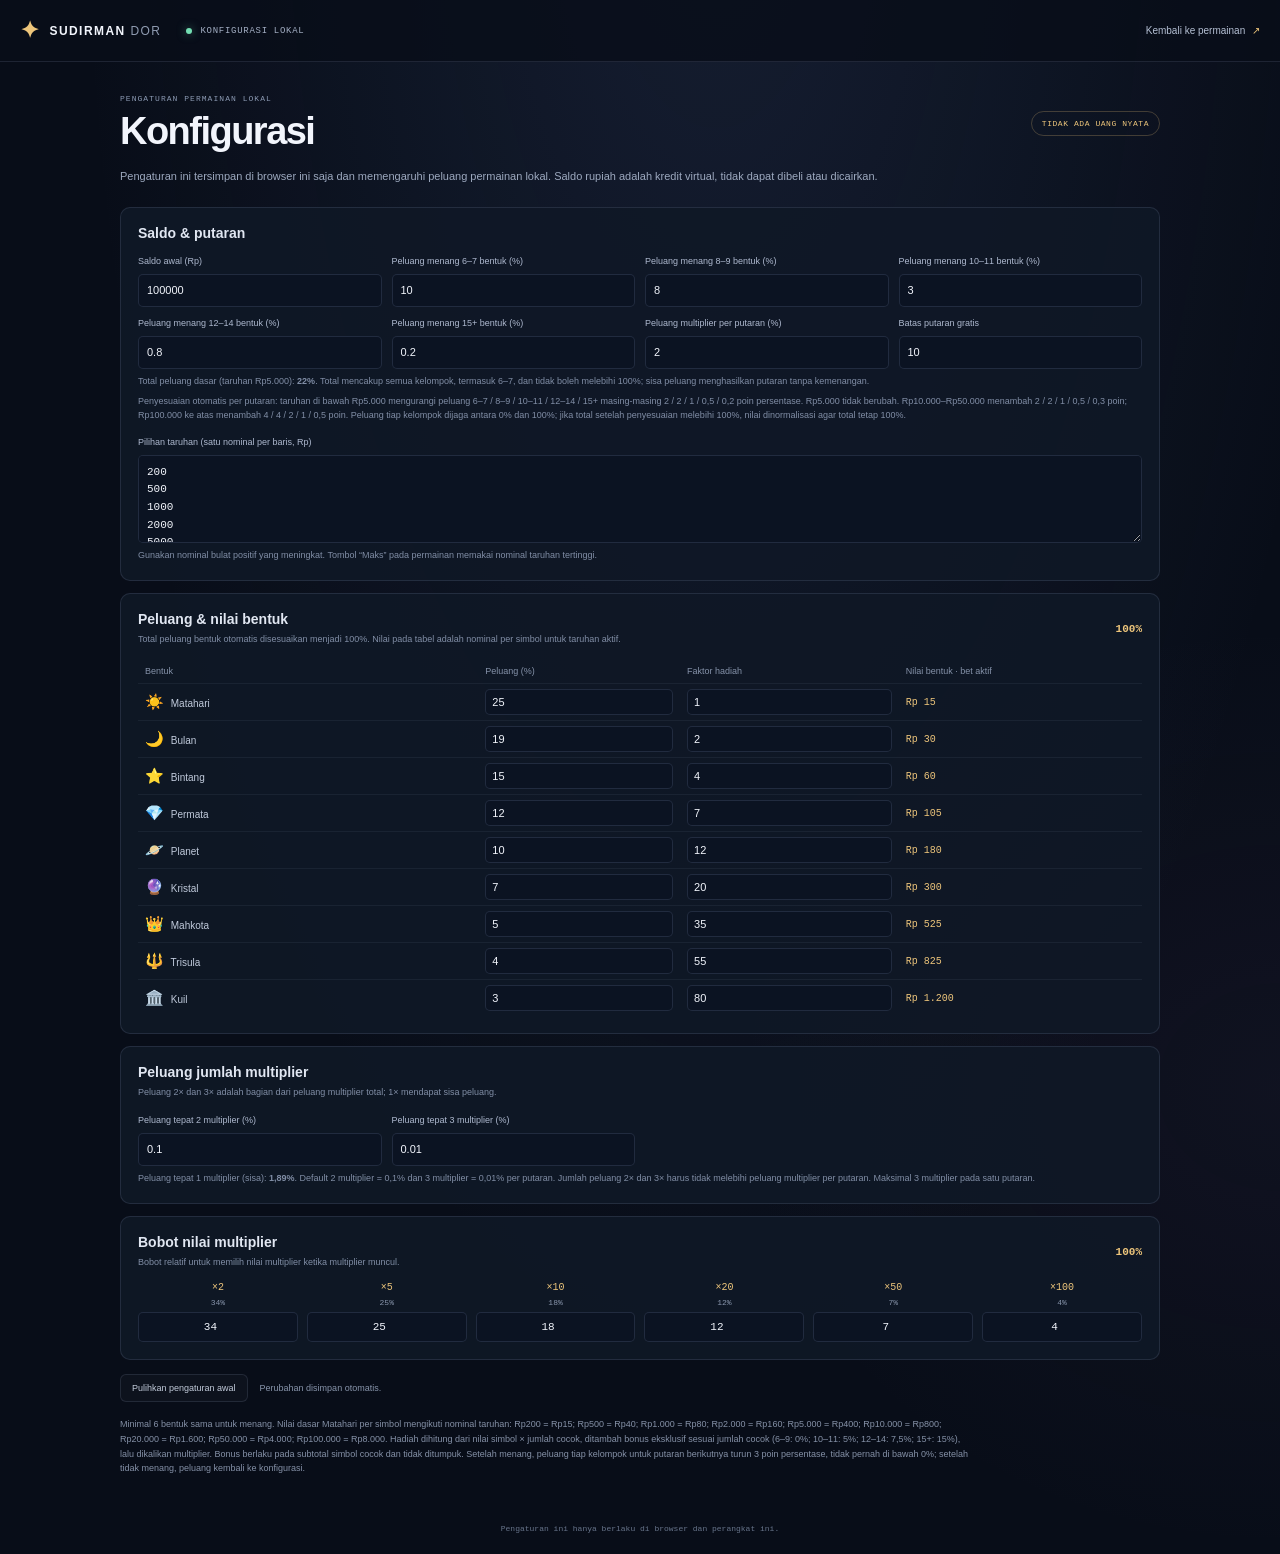
==== admin.html @ 1b079a71 "Add files via upload" ====
<!doctype html>
<html lang="id">
<head>
  <meta charset="utf-8">
  <meta name="viewport" content="width=device-width, initial-scale=1">
  <meta name="theme-color" content="#0b1020">
  <title>Pengaturan — Sudirman Dor</title>
  <link rel="stylesheet" href="style.css">
  <link rel="stylesheet" href="admin.css">
  <script src="admin.js" defer></script>
</head>
<body>
  <header class="topbar">
    <a class="brand" href="index.html" aria-label="Kembali ke Sudirman Dor">
      <span class="brand-mark" aria-hidden="true">✦</span>
      <span>SUDIRMAN <span class="brand-light">DOR</span></span>
    </a>
    <div class="topbar-note"><span class="status-dot"></span> KONFIGURASI LOKAL</div>
    <a class="admin-link" href="index.html">Kembali ke permainan <span aria-hidden="true">↗</span></a>
  </header>
  <main class="admin-shell">
    <div class="admin-title">
      <div><p class="eyebrow">PENGATURAN PERMAINAN LOKAL</p><h1>Konfigurasi</h1></div>
      <span class="virtual-badge">TIDAK ADA UANG NYATA</span>
    </div>
    <p class="admin-intro">Pengaturan ini tersimpan di browser ini saja dan memengaruhi peluang permainan lokal. Saldo rupiah adalah kredit virtual, tidak dapat dibeli atau dicairkan.</p>

    <section class="admin-card">
      <h2>Saldo &amp; putaran</h2>
      <div class="admin-grid">
        <label class="admin-field">Saldo awal (Rp)<input id="starting-credit" type="number" min="1000" max="1000000000" step="1000"></label>
        <label class="admin-field">Peluang menang 6–7 bentuk (%)<input id="win-chance-6" data-occurrence="6" type="number" min="0" max="100" step="0.1"></label>
        <label class="admin-field">Peluang menang 8–9 bentuk (%)<input id="win-chance-8" data-occurrence="8" type="number" min="0" max="100" step="0.1"></label>
        <label class="admin-field">Peluang menang 10–11 bentuk (%)<input id="win-chance-10" data-occurrence="10" type="number" min="0" max="100" step="0.1"></label>
        <label class="admin-field">Peluang menang 12–14 bentuk (%)<input id="win-chance-12" data-occurrence="12" type="number" min="0" max="100" step="0.1"></label>
        <label class="admin-field">Peluang menang 15+ bentuk (%)<input id="win-chance-15" data-occurrence="15" type="number" min="0" max="100" step="0.1"></label>
        <label class="admin-field">Peluang multiplier per putaran (%)<input id="multiplier-chance" type="number" min="0" max="100" step="0.1"></label>
        <label class="admin-field">Batas putaran gratis<input id="max-respins" type="number" min="0" max="50" step="1"></label>
      </div>
      <p class="admin-hint">Total peluang dasar (taruhan Rp5.000): <strong id="win-chance-total">22%</strong>. Total mencakup semua kelompok, termasuk 6–7, dan tidak boleh melebihi 100%; sisa peluang menghasilkan putaran tanpa kemenangan.</p>
      <p class="admin-hint">Penyesuaian otomatis per putaran: taruhan di bawah Rp5.000 mengurangi peluang 6–7 / 8–9 / 10–11 / 12–14 / 15+ masing-masing 2 / 2 / 1 / 0,5 / 0,2 poin persentase. Rp5.000 tidak berubah. Rp10.000–Rp50.000 menambah 2 / 2 / 1 / 0,5 / 0,3 poin; Rp100.000 ke atas menambah 4 / 4 / 2 / 1 / 0,5 poin. Peluang tiap kelompok dijaga antara 0% dan 100%; jika total setelah penyesuaian melebihi 100%, nilai dinormalisasi agar total tetap 100%.</p>
      <label class="admin-field full-field">Pilihan taruhan (satu nominal per baris, Rp)
        <textarea id="bet-levels" rows="4" spellcheck="false"></textarea>
      </label>
      <p class="admin-hint">Gunakan nominal bulat positif yang meningkat. Tombol “Maks” pada permainan memakai nominal taruhan tertinggi.</p>
    </section>

    <section class="admin-card">
      <div class="admin-section-heading"><div><h2>Peluang &amp; nilai bentuk</h2><p>Total peluang bentuk otomatis disesuaikan menjadi 100%. Nilai pada tabel adalah nominal per simbol untuk taruhan aktif.</p></div><strong id="chance-total">100%</strong></div>
      <div class="admin-table-wrap">
        <table class="admin-table">
          <thead><tr><th>Bentuk</th><th>Peluang (%)</th><th>Faktor hadiah</th><th>Nilai bentuk · bet aktif</th></tr></thead>
          <tbody id="tier-settings"></tbody>
        </table>
      </div>
    </section>

    <section class="admin-card">
      <div class="admin-section-heading">
        <div><h2>Peluang jumlah multiplier</h2><p>Peluang 2× dan 3× adalah bagian dari peluang multiplier total; 1× mendapat sisa peluang.</p></div>
      </div>
      <div class="admin-grid">
        <label class="admin-field">Peluang tepat 2 multiplier (%)<input id="multiplier-count-2" data-multiplier-count="2" type="number" min="0" max="100" step="0.01"></label>
        <label class="admin-field">Peluang tepat 3 multiplier (%)<input id="multiplier-count-3" data-multiplier-count="3" type="number" min="0" max="100" step="0.01"></label>
      </div>
      <p class="admin-hint">Peluang tepat 1 multiplier (sisa): <strong id="multiplier-one-chance">1,89%</strong>. Default 2 multiplier = 0,1% dan 3 multiplier = 0,01% per putaran. Jumlah peluang 2× dan 3× harus tidak melebihi peluang multiplier per putaran. Maksimal 3 multiplier pada satu putaran.</p>
    </section>

    <section class="admin-card">
      <div class="admin-section-heading"><div><h2>Bobot nilai multiplier</h2><p>Bobot relatif untuk memilih nilai multiplier ketika multiplier muncul.</p></div><strong id="multiplier-total">100%</strong></div>
      <div class="admin-multipliers" id="multiplier-settings"></div>
    </section>

    <div class="admin-actions">
      <button class="restore-button" id="restore-settings" type="button">Pulihkan pengaturan awal</button>
      <span class="save-status" id="save-status" role="status">Perubahan disimpan otomatis.</span>
    </div>
    <p class="formula-note">Minimal 6 bentuk sama untuk menang. Nilai dasar Matahari per simbol mengikuti nominal taruhan: Rp200 = Rp15; Rp500 = Rp40; Rp1.000 = Rp80; Rp2.000 = Rp160; Rp5.000 = Rp400; Rp10.000 = Rp800; Rp20.000 = Rp1.600; Rp50.000 = Rp4.000; Rp100.000 = Rp8.000. Hadiah dihitung dari nilai simbol × jumlah cocok, ditambah bonus eksklusif sesuai jumlah cocok (6–9: 0%; 10–11: 5%; 12–14: 7,5%; 15+: 15%), lalu dikalikan multiplier. Bonus berlaku pada subtotal simbol cocok dan tidak ditumpuk. Setelah menang, peluang tiap kelompok untuk putaran berikutnya turun 3 poin persentase, tidak pernah di bawah 0%; setelah tidak menang, peluang kembali ke konfigurasi.</p>
  </main>
  <footer><span>Pengaturan ini hanya berlaku di browser dan perangkat ini.</span></footer>
</body>
</html>
---- style.css ----
:root {
  color-scheme: dark;
  --bg: #080d18;
  --panel: #101827;
  --panel-soft: #151f32;
  --line: rgba(191, 207, 240, .12);
  --muted: #929db3;
  --text: #f2f5fc;
  --gold: #edc57b;
  --mint: #73dfb3;
  font-family: "Segoe UI", Arial, sans-serif;
  background: var(--bg);
  color: var(--text);
}

* { box-sizing: border-box; }
body {
  min-height: 100vh;
  margin: 0;
  background:
    radial-gradient(ellipse at 56% -14%, rgba(80, 105, 161, .19), transparent 40rem),
    radial-gradient(ellipse at 100% 70%, rgba(114, 82, 134, .08), transparent 34rem),
    var(--bg);
}
button, input, textarea { font: inherit; }
button { color: inherit; }

.topbar {
  height: 62px;
  padding: 0 max(20px, calc((100vw - 1400px) / 2));
  border-bottom: 1px solid var(--line);
  display: flex;
  align-items: center;
  gap: 25px;
  background: rgba(8, 13, 24, .8);
}
.brand { display: inline-flex; align-items: center; gap: 9px; text-decoration: none; color: var(--text); font-size: 12px; font-weight: 800; letter-spacing: .12em; white-space: nowrap; }
.brand-mark { color: var(--gold); font-size: 23px; }
.brand-light { color: #909cb2; font-weight: 500; }
.topbar-note, .eyebrow, .balance-label, .round-state, .board-meta, .stat span, footer { font-family: Consolas, "Courier New", monospace; }
.topbar-note { display: flex; align-items: center; gap: 8px; color: #a3aec3; font-size: 9px; letter-spacing: .08em; }
.status-dot { width: 6px; height: 6px; background: var(--mint); border-radius: 50%; box-shadow: 0 0 10px rgba(115, 223, 179, .52); }
.admin-link { margin-left: auto; color: #b5c0d4; text-decoration: none; font-size: 10px; }
.admin-link:hover { color: var(--gold); }
.admin-link span { margin-left: 4px; color: var(--gold); }

.game-shell { width: min(1440px, calc(100% - 36px)); height: calc(100dvh - 108px); min-height: 510px; margin: 16px auto 12px; display: grid; grid-template-columns: minmax(0, 1fr) 370px; gap: 14px; }
.board-panel, .control-panel { min-width: 0; border: 1px solid rgba(178, 195, 233, .13); border-radius: 15px; background: linear-gradient(148deg, rgba(20, 30, 49, .98), rgba(13, 21, 36, .99)); box-shadow: 0 20px 60px rgba(0,0,0,.2); }
.board-panel { display: flex; flex-direction: column; align-items: center; justify-content: center; padding: 6px 16px; overflow: hidden; }
.game-heading { width: min(100%, 1060px); display: flex; align-items: center; justify-content: space-between; gap: 12px; }
.eyebrow { margin: 0 0 3px; color: #8c9ab3; font-size: 8px; letter-spacing: .13em; }
h1 { margin: 0; font-size: 19px; line-height: 1.1; letter-spacing: -.04em; }
h1 span { color: var(--gold); }
.round-state { display: flex; flex-direction: column; align-items: flex-end; gap: 3px; }
.balance-label { color: #8492ab; font-size: 8px; letter-spacing: .1em; }
.round-state strong { color: var(--gold); font-size: 15px; font-variant-numeric: tabular-nums; }
.board-wrap { position: relative; width: min(100%, calc((100dvh - 260px) * 1.4)); margin: 6px auto; padding: 9px; border: 1px solid rgba(237,197,123,.3); border-radius: 12px; background: radial-gradient(ellipse at 50% 38%, #283650, #111a2c 78%); box-shadow: inset 0 0 30px rgba(237,197,123,.04), 0 14px 36px rgba(0,0,0,.2); }
.board-meta { display: flex; justify-content: space-between; gap: 8px; margin: 0 1px 8px; color: #c0c9db; font-size: 10px; font-weight: 700; letter-spacing: .08em; }
.board-meta span:last-child { color: var(--gold); text-align: right; }
.slot-board { display: grid; grid-template-columns: minmax(0, 1fr); grid-template-rows: repeat(5, minmax(0, 1fr)); gap: 6px; width: 100%; aspect-ratio: 7 / 5; padding: 7px; border: 1px solid rgba(237,197,123,.16); border-radius: 10px; background: linear-gradient(135deg, rgba(7,12,24,.53), rgba(43,47,67,.25), rgba(7,12,24,.53)); }
.slot-row { display: grid; grid-template-columns: repeat(7, minmax(0, 1fr)); gap: 6px; min-height: 0; border-radius: 7px; }
.slot-cell { position: relative; display: grid; place-items: center; min-width: 0; min-height: 0; overflow: hidden; border: 1px solid rgba(199,211,243,.16); border-radius: 7px; outline: 2px solid transparent; outline-offset: -2px; background: linear-gradient(145deg, rgba(42,54,80,.96), rgba(17,25,44,.96)); transition: outline-color .45s ease, border-color .35s ease, background .35s ease, box-shadow .35s ease; }
.cell-symbol { display: block; max-width: 100%; max-height: 100%; font-size: clamp(18px, 3.4vw, 42px); line-height: 1; filter: drop-shadow(0 2px 4px rgba(0,0,0,.38)); transition: transform .45s cubic-bezier(.2,.8,.2,1), filter .4s ease, opacity .3s ease; }
.reel-strip { display: flex; flex-direction: column; width: 100%; backface-visibility: hidden; will-change: transform; }
.reel-symbol { display: grid; flex: 0 0 var(--cell-height); place-items: center; width: 100%; height: var(--cell-height); }
.cell-multiplier { position: absolute; inset: 0; z-index: 2; display: grid; place-items: center; color: #39280c; background: linear-gradient(145deg, #ffdf97, #dda943); font: 800 clamp(11px, 1.25vw, 17px) Consolas, monospace; text-shadow: 0 1px 0 rgba(255,255,255,.28); box-shadow: inset 0 0 14px rgba(255,255,255,.27), 0 0 15px rgba(237,197,123,.24); animation: multiplier-reveal .28s cubic-bezier(.2,.8,.2,1) both; }
.has-multiplier .cell-symbol { opacity: .16; }
.tier-1 { --tier-color: #f2c66e; }
.tier-2 { --tier-color: #8bbdf4; }
.tier-3 { --tier-color: #d6a5ff; }
.tier-4 { --tier-color: #72dec0; }
.tier-5 { --tier-color: #f195ad; }
.tier-6 { --tier-color: #f29b5f; }
.tier-7 { --tier-color: #ff8bd5; }
.tier-8 { --tier-color: #83e6fc; }
.tier-9 { --tier-color: #ffe39a; }
.slot-cell.is-match { z-index: 1; outline-color: #ffe39a; border-color: #ffe39a; background: linear-gradient(145deg, rgba(156,117,43,.72), rgba(79,57,23,.8)); animation: match-aura 1.3s ease-in-out infinite alternate; }
.slot-cell.is-match::before { position: absolute; z-index: 2; inset: 0; border-radius: inherit; background: linear-gradient(112deg, transparent 22%, rgba(255,244,204,.06) 38%, rgba(255,248,219,.75) 50%, rgba(255,244,204,.06) 62%, transparent 78%); content: ""; opacity: 0; pointer-events: none; transform: translateX(-120%); animation: match-shine 1.8s ease-in-out infinite; }
.slot-cell.is-match::after { position: absolute; z-index: 3; inset: 2px; border: 2px solid rgba(255,227,154,.95); border-radius: inherit; box-shadow: 0 0 13px rgba(255,219,125,.5); content: ""; opacity: .45; pointer-events: none; animation: match-glow 1.1s ease-in-out infinite alternate; }
.slot-cell.is-match .cell-symbol { position: relative; z-index: 1; transform: scale(1.08); filter: drop-shadow(0 0 9px rgba(255,232,174,.95)); }
.board-spinning .slot-cell { overflow: clip; isolation: isolate; }
.multiplier-drop { position: fixed; z-index: 50; display: grid; place-items: center; aspect-ratio: 1; border: 2px solid #fff0c8; border-radius: 12px; background: linear-gradient(145deg, #ffe7a4, #d29a32); color: #30220a; box-shadow: 0 0 24px rgba(255,206,100,.68), inset 0 0 12px rgba(255,255,255,.36); font: 900 clamp(14px, 2vw, 24px) Consolas, monospace; pointer-events: none; }
.result-panel { width: min(100%, 1060px); min-height: 56px; padding: 8px 11px; border: 1px solid rgba(164,181,226,.1); border-radius: 8px; background: rgba(7,12,25,.32); }
.result-topline { display: flex; align-items: center; gap: 8px; color: #d8deeb; font-size: 11px; font-weight: 700; }
.result-topline > span:first-child { color: var(--gold); font-size: 14px; }
.result-topline .result-win { color: var(--mint) !important; }
.result-topline .result-loss { color: #a5b0c5 !important; }
.result-detail { margin: 4px 0 0 22px; color: #929eb5; font-size: 9px; line-height: 1.5; }
.pending-credit { margin: 7px 0 0 22px; padding: 5px 7px; border-left: 2px solid var(--gold); border-radius: 3px; background: rgba(237,197,123,.08); color: #ffdf99; font-size: 9px; line-height: 1.45; }
.pending-credit[hidden] { display: none; }

.control-panel { display: flex; flex-direction: column; gap: 14px; padding: 17px; overflow: auto; scrollbar-color: #34415b transparent; scrollbar-width: thin; }
.section-heading { display: flex; justify-content: space-between; align-items: baseline; gap: 8px; margin-bottom: 7px; }
.section-heading h2 { margin: 0; color: #dfe5f1; font-size: 12px; font-weight: 650; }
.section-heading > span { color: var(--gold); font: 600 12px Consolas, monospace; }
.bet-options { display: grid; grid-template-columns: repeat(3, minmax(0, 1fr)); gap: 6px; }
.bet-option { min-height: 36px; padding: 6px 4px; border: 1px solid rgba(163,179,224,.15); border-radius: 6px; background: rgba(255,255,255,.025); color: #aeb9ce; font: 600 10px Consolas, monospace; cursor: pointer; }
.bet-option:hover { border-color: rgba(237,197,123,.52); color: var(--text); }
.bet-option.selected { border-color: rgba(237,197,123,.75); background: rgba(237,197,123,.13); color: #ffe1a3; box-shadow: inset 0 0 12px rgba(237,197,123,.08); }
.bet-option.bet-max { color: var(--gold); }
.spin-button { width: 100%; min-height: 52px; border: 0; border-radius: 8px; background: linear-gradient(120deg, #f3d58e, #dda94c); color: #292012; font-size: 13px; font-weight: 850; letter-spacing: .1em; cursor: pointer; box-shadow: 0 6px 20px rgba(231,169,76,.16); transition: transform .15s, filter .15s; }
.spin-button span { margin-right: 6px; font-size: 15px; }
.spin-button:hover:not(:disabled) { filter: brightness(1.08); transform: translateY(-1px); }
.spin-button:disabled, button:disabled { cursor: not-allowed; opacity: .48; }
.auto-section { padding: 12px; border: 1px solid rgba(163,179,224,.1); border-radius: 8px; background: rgba(7,12,25,.23); }
.auto-section .section-heading { margin-bottom: 8px; }
.section-heading .speed-note { color: #8a97af; font: 8px Consolas, monospace; }
.auto-controls { display: grid; grid-template-columns: minmax(0, 1fr) auto; gap: 6px; align-items: end; }
.auto-count { display: flex; flex-direction: column; gap: 4px; color: #8996ad; font-size: 8px; }
.auto-count input { width: 100%; min-width: 0; height: 31px; padding: 4px 7px; border: 1px solid rgba(163,179,224,.15); border-radius: 5px; background: #0d1525; color: var(--text); font-size: 10px; }
.auto-button { min-width: 65px; height: 31px; padding: 0 9px; border: 1px solid rgba(237,197,123,.35); border-radius: 5px; background: rgba(237,197,123,.1); color: #f7d894; font-size: 9px; font-weight: 700; cursor: pointer; }
.auto-button:hover:not(:disabled) { background: rgba(237,197,123,.18); }
.auto-button.stop-button { border-color: rgba(244,128,128,.35); background: rgba(244,128,128,.1); color: #ffaaaa; }
.auto-status { min-height: 12px; margin: 6px 0 0; color: #78869f; font-size: 8px; line-height: 1.4; }
.stats-grid { display: grid; grid-template-columns: repeat(3, minmax(0, 1fr)); gap: 5px; }
.stat { min-width: 0; padding: 9px 7px; border-radius: 6px; background: rgba(7,12,25,.33); }
.stat span { display: block; color: #8290a8; font-size: 8px; letter-spacing: .07em; white-space: nowrap; }
.stat strong { display: block; overflow: hidden; margin-top: 4px; font-size: 12px; font-weight: 650; font-variant-numeric: tabular-nums; text-overflow: ellipsis; white-space: nowrap; }
.symbol-guide { padding-top: 9px; border-top: 1px solid var(--line); }
.symbol-guide .section-heading { margin-bottom: 6px; }
.symbol-guide .section-heading h2 span { color: var(--gold); font: 10px Consolas, monospace; }
.legend { display: grid; grid-template-columns: repeat(3, minmax(0, 1fr)); gap: 4px; }
.legend-item { display: flex; min-width: 0; align-items: center; gap: 4px; padding: 4px; border: 1px solid color-mix(in srgb, var(--tier-color) 23%, transparent); border-radius: 5px; background: rgba(8,13,25,.28); }
.legend-symbol { flex: 0 0 auto; font-size: 15px; }
.legend-description { display: flex; min-width: 0; flex-direction: column; gap: 2px; }
.legend-description strong, .legend-description small { overflow: hidden; white-space: nowrap; text-overflow: ellipsis; }
.legend-description strong { color: #e4e9f4; font-size: 8px; font-weight: 600; }
.legend-description small { color: var(--gold); font: 8px Consolas, monospace; }
.award-rules { margin-top: 7px; padding: 6px 7px; border: 1px solid rgba(237,197,123,.14); border-radius: 5px; background: rgba(237,197,123,.035); color: #aeb9cd; font-size: 8px; line-height: 1.5; }
.award-rules p { margin: 0; }
.award-rules p + p { margin-top: 3px; }
.award-rules strong { color: var(--gold); font-weight: 600; }
.history { position: relative; border-top: 1px solid var(--line); padding-top: 8px; }
.history summary { display: flex; justify-content: space-between; align-items: center; color: #aeb9cd; font-size: 9px; cursor: pointer; list-style: none; }
.history summary::-webkit-details-marker { display: none; }
.history > .text-button { position: absolute; top: 6px; right: 0; }
.text-button { padding: 2px; border: 0; background: none; color: #8d9ab2; font-size: 8px; cursor: pointer; }
.text-button:hover { color: var(--text); }
#history-list { max-height: 100px; overflow: auto; margin: 6px 0 0; padding: 0; list-style: none; }
#history-list li { padding: 5px 0; border-top: 1px solid rgba(197,210,255,.06); color: #aab5ca; font-size: 8px; line-height: 1.45; }
#history-list .empty-history { color: #77839b; }
.reset-button { margin-top: auto; padding: 6px 8px; border: 1px solid rgba(163,179,224,.11); border-radius: 6px; background: rgba(255,255,255,.02); color: #929eb3; cursor: pointer; font-size: 8px; }
.reset-button:hover { color: var(--text); border-color: rgba(237,197,123,.35); }
footer { width: min(1440px, calc(100% - 36px)); margin: 0 auto; padding: 0 2px 8px; color: #68758b; font-size: 8px; text-align: center; }

@keyframes multiplier-reveal { from { opacity: .35; transform: scale(.82); } to { opacity: 1; transform: scale(1); } }
@keyframes match-glow { from { opacity: .35; transform: scale(.97); } to { opacity: .95; transform: scale(1); } }
@keyframes match-aura { from { box-shadow: inset 0 0 12px rgba(255,222,145,.18), 0 0 4px rgba(255,219,125,.12); } to { box-shadow: inset 0 0 26px rgba(255,222,145,.68), 0 0 22px rgba(255,219,125,.58); } }
@keyframes match-shine { 0%, 18% { opacity: 0; transform: translateX(-120%); } 38% { opacity: .95; } 68%, 100% { opacity: 0; transform: translateX(120%); } }

@media (max-width: 900px) {
  .game-shell { width: min(100% - 24px, 760px); height: auto; min-height: 0; grid-template-columns: 1fr; margin: 12px auto; }
  .board-panel { padding: 15px; }
  .board-wrap { width: min(100%, calc((100vw - 72px) * .82)); }
  .control-panel { display: grid; grid-template-columns: 1fr 1fr; align-items: start; overflow: visible; }
  .symbol-guide, .history, .reset-button { grid-column: 1 / -1; }
  .spin-button { align-self: end; }
  .stats-grid { align-self: center; }
  .reset-button { margin-top: 0; }
  footer { padding-bottom: 12px; }
}
@media (max-width: 560px) {
  .topbar { height: 56px; padding: 0 12px; gap: 8px; }
  .brand { gap: 6px; font-size: 10px; letter-spacing: .1em; }
  .brand-mark { font-size: 19px; }
  .topbar-note { margin-left: auto; font-size: 7px; letter-spacing: .02em; }
  .topbar-note .status-dot { width: 5px; height: 5px; }
  .admin-link { margin-left: 2px; font-size: 8px; white-space: nowrap; }
  .admin-link span { display: none; }
  .game-shell { width: calc(100% - 16px); gap: 9px; margin-top: 8px; }
  .board-panel { padding: 11px; border-radius: 11px; }
  .game-heading { padding: 0 2px; }
  h1 { font-size: 19px; }
  .round-state strong { font-size: 15px; }
  .board-wrap { width: 100%; margin: 9px auto; padding: 6px; border-radius: 9px; }
  .board-meta { margin-bottom: 5px; font-size: 9px; }
  .slot-board { gap: 4px; padding: 5px; }
  .slot-row { gap: 4px; }
  .slot-cell { border-radius: 5px; }
  .cell-symbol { font-size: clamp(18px, 5.8vw, 27px); }
  .result-panel { padding: 7px 8px; }
  .result-topline { font-size: 10px; }
  .result-detail { font-size: 8px; }
  .control-panel { grid-template-columns: 1fr; gap: 9px; padding: 11px; border-radius: 11px; }
  .bet-options { grid-template-columns: repeat(4, minmax(0, 1fr)); }
  .bet-option { min-height: 34px; font-size: 8px; }
  .spin-button { min-height: 48px; }
  .auto-section { padding: 9px; }
  .symbol-guide, .history, .reset-button { grid-column: auto; }
  .legend { gap: 5px; }
  .legend-item { padding: 5px; }
  .legend-symbol { font-size: 17px; }
  .legend-description strong { font-size: 8px; }
  .legend-description small { font-size: 8px; }
  footer { width: calc(100% - 20px); font-size: 7px; }
}
@media (min-width: 901px) and (max-width: 1120px) {
  .game-shell { grid-template-columns: minmax(0, 1fr) 340px; gap: 10px; }
  .control-panel { padding: 13px; }
  .bet-options { grid-template-columns: repeat(4, minmax(0, 1fr)); }
}
@media (max-width: 560px) and (max-height: 650px) {
  .topbar { height: 48px; }
  .game-shell { margin-top: 5px; }
  .board-panel { padding: 8px; }
  .board-wrap { width: 100%; }
  .result-panel { min-height: 44px; padding: 6px 8px; }
  .result-detail { margin-top: 2px; font-size: 7px; }
  .control-panel { gap: 7px; padding: 9px; }
  .auto-status { display: none; }
}
@media (max-width: 360px) {
  .bet-options { grid-template-columns: repeat(5, minmax(0, 1fr)); gap: 4px; }
  .bet-option { min-height: 30px; padding: 3px 1px; font-size: 7px; }
}
@media (prefers-reduced-motion: reduce) {
  *, *::before, *::after { scroll-behavior: auto !important; animation-duration: .01ms !important; animation-iteration-count: 1 !important; transition-duration: .01ms !important; }
}
---- admin.css ----
.admin-shell { width: min(1040px, calc(100% - 36px)); margin: 32px auto 48px; }
.admin-title { display: flex; align-items: center; justify-content: space-between; gap: 16px; }
.admin-title .eyebrow { margin-bottom: 8px; }
.admin-title h1 { font-size: clamp(26px, 4vw, 38px); }
.virtual-badge { padding: 7px 10px; border: 1px solid rgba(237,197,123,.24); border-radius: 20px; color: var(--gold); font: 8px Consolas, monospace; letter-spacing: .07em; white-space: nowrap; }
.admin-intro { max-width: 760px; margin: 14px 0 22px; color: #9da9bf; font-size: 11px; line-height: 1.7; }
.admin-card { margin-top: 12px; padding: 17px; border: 1px solid var(--line); border-radius: 10px; background: rgba(16,24,39,.92); }
.admin-card h2 { margin: 0; color: #e1e7f2; font-size: 14px; }
.admin-grid { display: grid; grid-template-columns: repeat(4, minmax(0, 1fr)); gap: 10px; margin-top: 14px; }
.admin-field { display: flex; min-width: 0; flex-direction: column; gap: 6px; color: #aeb9cf; font-size: 9px; line-height: 1.4; }
.admin-field input, .admin-field textarea, .admin-table input, .multiplier-card input { min-width: 0; width: 100%; padding: 8px; border: 1px solid rgba(163,179,224,.15); border-radius: 5px; outline: none; background: #0b1322; color: var(--text); font-size: 11px; }
.admin-field input:focus, .admin-field textarea:focus, .admin-table input:focus, .multiplier-card input:focus { border-color: rgba(237,197,123,.65); }
.admin-field textarea { resize: vertical; font: 11px Consolas, monospace; line-height: 1.6; }
.full-field { margin-top: 13px; }
.admin-hint, .admin-section-heading p { margin: 6px 0 0; color: #818ea6; font-size: 9px; line-height: 1.55; }
.admin-section-heading { display: flex; align-items: center; justify-content: space-between; gap: 12px; margin-bottom: 12px; }
.admin-section-heading > strong { color: var(--gold); font: 600 11px Consolas, monospace; }
.admin-section-heading > strong.is-error { color: #ff9c9c; }
.admin-table-wrap { overflow-x: auto; }
.admin-table { width: 100%; border-collapse: collapse; }
.admin-table th { padding: 7px; color: #8592a9; font-size: 9px; font-weight: 500; text-align: left; white-space: nowrap; }
.admin-table td { padding: 5px 7px; border-top: 1px solid rgba(197,210,255,.06); color: #c0cadb; font-size: 10px; white-space: nowrap; }
.admin-table td:first-child { min-width: 140px; }
.admin-table td:last-child { color: var(--gold); font: 10px Consolas, monospace; }
.admin-table input { padding: 6px; }
.table-symbol { margin-right: 4px; font-size: 15px; }
.admin-multipliers { display: grid; grid-template-columns: repeat(6, minmax(0, 1fr)); gap: 9px; }
.multiplier-card { display: flex; flex-direction: column; gap: 5px; color: var(--gold); text-align: center; font: 10px Consolas, monospace; }
.multiplier-card small { color: #8996ad; font-size: 8px; }
.multiplier-card input { text-align: center; }
.admin-actions { display: flex; align-items: center; gap: 12px; margin-top: 14px; }
.restore-button { padding: 8px 11px; border: 1px solid var(--line); border-radius: 6px; background: rgba(255,255,255,.025); color: #c2cbda; font-size: 9px; cursor: pointer; }
.restore-button:hover { border-color: rgba(237,197,123,.5); color: var(--text); }
.save-status { color: #8794aa; font-size: 9px; }
.save-status.is-error { color: #ff9c9c; }
.admin-shell .formula-note { max-width: 850px; margin: 15px 0; color: #8591a7; font-size: 9px; line-height: 1.65; }
body:has(.admin-shell) footer { padding-bottom: 20px; }
@media (max-width: 700px) {
  .admin-shell { width: calc(100% - 22px); margin-top: 20px; }
  .admin-grid { grid-template-columns: repeat(2, minmax(0, 1fr)); }
  .admin-card { padding: 13px; }
  .admin-multipliers { grid-template-columns: repeat(3, minmax(0, 1fr)); }
  .admin-table { min-width: 560px; }
}
@media (max-width: 420px) {
  .topbar-note { display: none; }
  .admin-title { align-items: flex-start; flex-direction: column; }
}
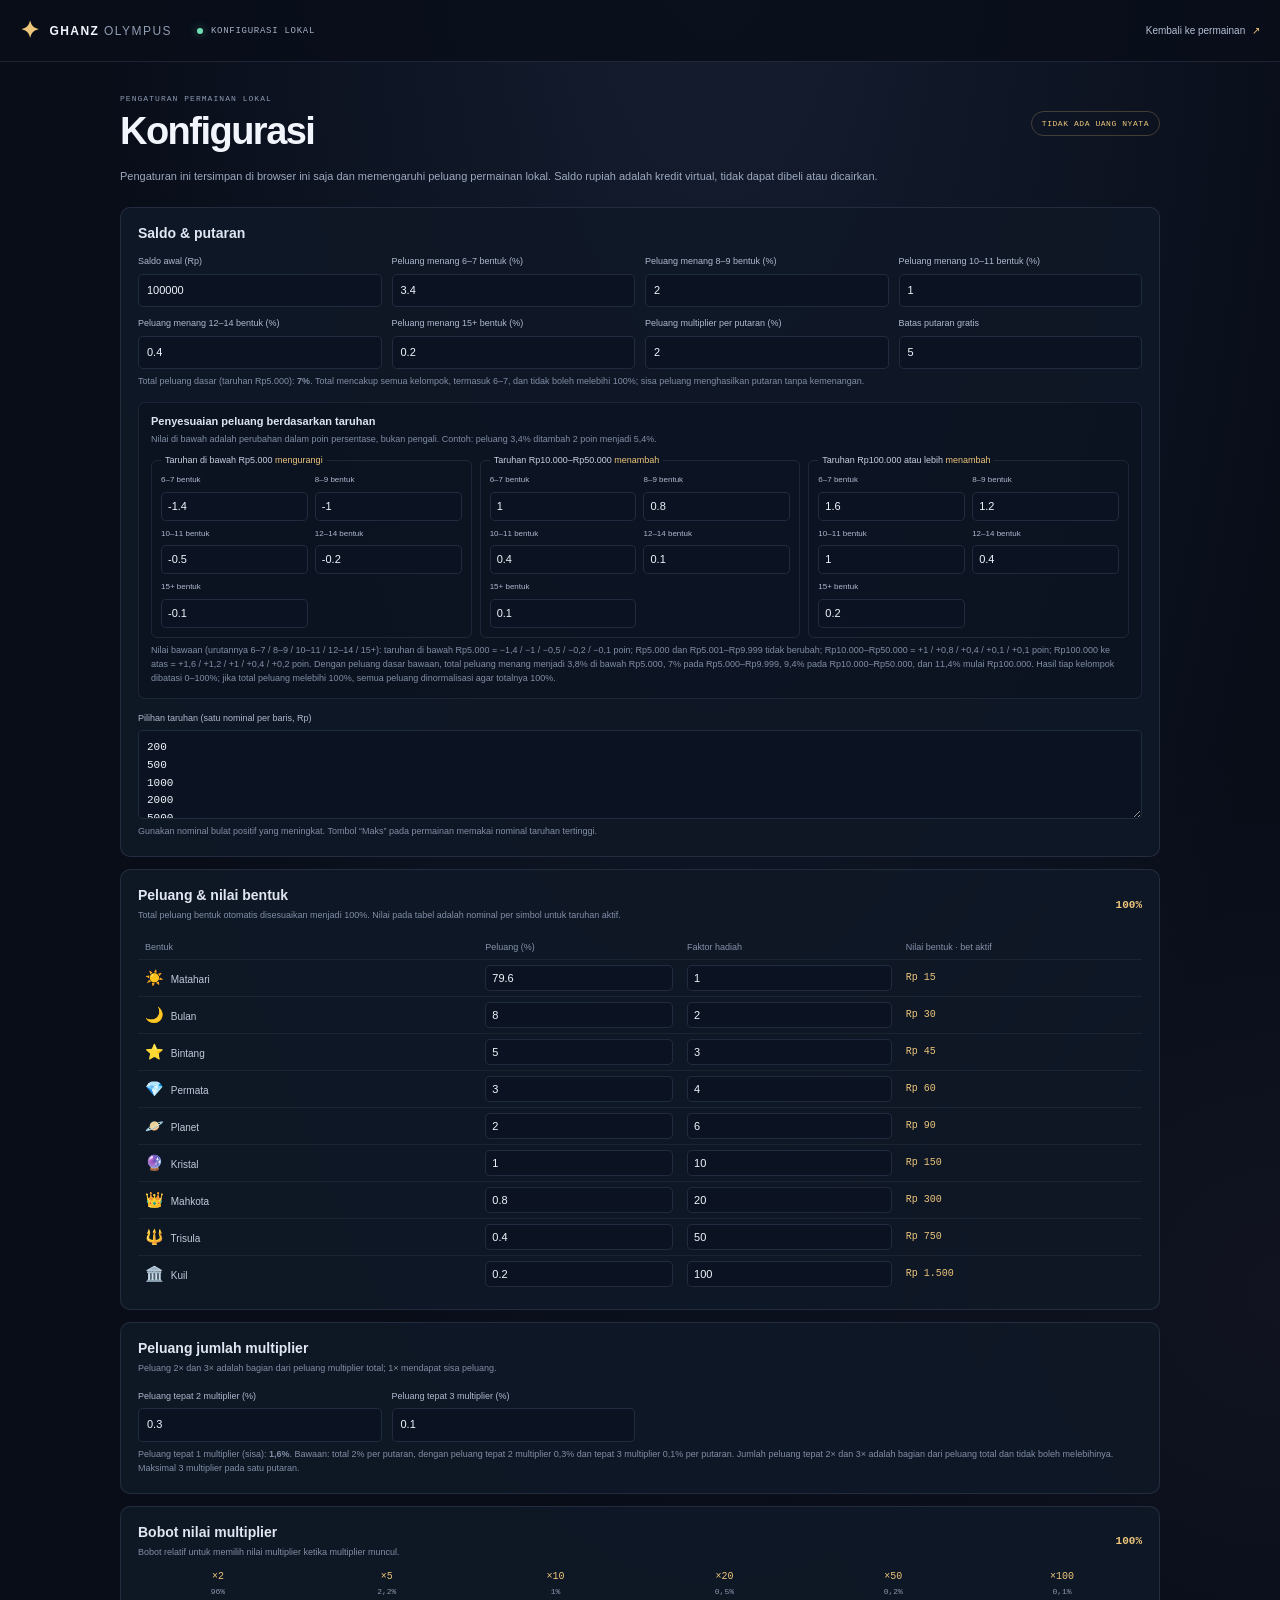
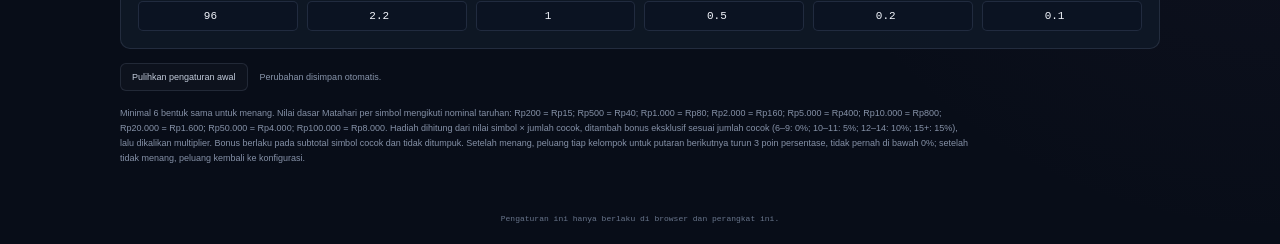
==== commit 0af26115: "Add files via upload" ====
--- a/admin.html
+++ b/admin.html
@@ -4,16 +4,16 @@
   <meta charset="utf-8">
   <meta name="viewport" content="width=device-width, initial-scale=1">
   <meta name="theme-color" content="#0b1020">
-  <title>Pengaturan — Sudirman Dor</title>
+  <title>Pengaturan — Ghanz Olympus</title>
   <link rel="stylesheet" href="style.css">
   <link rel="stylesheet" href="admin.css">
   <script src="admin.js" defer></script>
 </head>
 <body>
   <header class="topbar">
-    <a class="brand" href="index.html" aria-label="Kembali ke Sudirman Dor">
+    <a class="brand" href="index.html" aria-label="Kembali ke Ghanz Olympus">
       <span class="brand-mark" aria-hidden="true">✦</span>
-      <span>SUDIRMAN <span class="brand-light">DOR</span></span>
+      <span>GHANZ <span class="brand-light">OLYMPUS</span></span>
     </a>
     <div class="topbar-note"><span class="status-dot"></span> KONFIGURASI LOKAL</div>
     <a class="admin-link" href="index.html">Kembali ke permainan <span aria-hidden="true">↗</span></a>
@@ -37,8 +37,39 @@
         <label class="admin-field">Peluang multiplier per putaran (%)<input id="multiplier-chance" type="number" min="0" max="100" step="0.1"></label>
         <label class="admin-field">Batas putaran gratis<input id="max-respins" type="number" min="0" max="50" step="1"></label>
       </div>
-      <p class="admin-hint">Total peluang dasar (taruhan Rp5.000): <strong id="win-chance-total">22%</strong>. Total mencakup semua kelompok, termasuk 6–7, dan tidak boleh melebihi 100%; sisa peluang menghasilkan putaran tanpa kemenangan.</p>
-      <p class="admin-hint">Penyesuaian otomatis per putaran: taruhan di bawah Rp5.000 mengurangi peluang 6–7 / 8–9 / 10–11 / 12–14 / 15+ masing-masing 2 / 2 / 1 / 0,5 / 0,2 poin persentase. Rp5.000 tidak berubah. Rp10.000–Rp50.000 menambah 2 / 2 / 1 / 0,5 / 0,3 poin; Rp100.000 ke atas menambah 4 / 4 / 2 / 1 / 0,5 poin. Peluang tiap kelompok dijaga antara 0% dan 100%; jika total setelah penyesuaian melebihi 100%, nilai dinormalisasi agar total tetap 100%.</p>
+      <p class="admin-hint">Total peluang dasar (taruhan Rp5.000): <strong id="win-chance-total">7%</strong>. Total mencakup semua kelompok, termasuk 6–7, dan tidak boleh melebihi 100%; sisa peluang menghasilkan putaran tanpa kemenangan.</p>
+      <section class="bet-adjustments" aria-labelledby="bet-adjustments-title">
+        <div class="admin-section-heading">
+          <div><h3 id="bet-adjustments-title">Penyesuaian peluang berdasarkan taruhan</h3><p>Nilai di bawah adalah perubahan dalam poin persentase, bukan pengali. Contoh: peluang 3,4% ditambah 2 poin menjadi 5,4%.</p></div>
+        </div>
+        <div class="bet-adjustment-groups">
+          <fieldset class="bet-adjustment-group">
+            <legend>Taruhan di bawah Rp5.000 <span>mengurangi</span></legend>
+            <label class="admin-field">6–7 bentuk<input type="number" min="-100" max="100" step="0.1" data-bet-adjustment-group="low" data-bet-adjustment="6"></label>
+            <label class="admin-field">8–9 bentuk<input type="number" min="-100" max="100" step="0.1" data-bet-adjustment-group="low" data-bet-adjustment="8"></label>
+            <label class="admin-field">10–11 bentuk<input type="number" min="-100" max="100" step="0.1" data-bet-adjustment-group="low" data-bet-adjustment="10"></label>
+            <label class="admin-field">12–14 bentuk<input type="number" min="-100" max="100" step="0.1" data-bet-adjustment-group="low" data-bet-adjustment="12"></label>
+            <label class="admin-field">15+ bentuk<input type="number" min="-100" max="100" step="0.1" data-bet-adjustment-group="low" data-bet-adjustment="15"></label>
+          </fieldset>
+          <fieldset class="bet-adjustment-group">
+            <legend>Taruhan Rp10.000–Rp50.000 <span>menambah</span></legend>
+            <label class="admin-field">6–7 bentuk<input type="number" min="-100" max="100" step="0.1" data-bet-adjustment-group="mid" data-bet-adjustment="6"></label>
+            <label class="admin-field">8–9 bentuk<input type="number" min="-100" max="100" step="0.1" data-bet-adjustment-group="mid" data-bet-adjustment="8"></label>
+            <label class="admin-field">10–11 bentuk<input type="number" min="-100" max="100" step="0.1" data-bet-adjustment-group="mid" data-bet-adjustment="10"></label>
+            <label class="admin-field">12–14 bentuk<input type="number" min="-100" max="100" step="0.1" data-bet-adjustment-group="mid" data-bet-adjustment="12"></label>
+            <label class="admin-field">15+ bentuk<input type="number" min="-100" max="100" step="0.1" data-bet-adjustment-group="mid" data-bet-adjustment="15"></label>
+          </fieldset>
+          <fieldset class="bet-adjustment-group">
+            <legend>Taruhan Rp100.000 atau lebih <span>menambah</span></legend>
+            <label class="admin-field">6–7 bentuk<input type="number" min="-100" max="100" step="0.1" data-bet-adjustment-group="high" data-bet-adjustment="6"></label>
+            <label class="admin-field">8–9 bentuk<input type="number" min="-100" max="100" step="0.1" data-bet-adjustment-group="high" data-bet-adjustment="8"></label>
+            <label class="admin-field">10–11 bentuk<input type="number" min="-100" max="100" step="0.1" data-bet-adjustment-group="high" data-bet-adjustment="10"></label>
+            <label class="admin-field">12–14 bentuk<input type="number" min="-100" max="100" step="0.1" data-bet-adjustment-group="high" data-bet-adjustment="12"></label>
+            <label class="admin-field">15+ bentuk<input type="number" min="-100" max="100" step="0.1" data-bet-adjustment-group="high" data-bet-adjustment="15"></label>
+          </fieldset>
+        </div>
+        <p class="admin-hint">Nilai bawaan (urutannya 6–7 / 8–9 / 10–11 / 12–14 / 15+): taruhan di bawah Rp5.000 = −1,4 / −1 / −0,5 / −0,2 / −0,1 poin; Rp5.000 dan Rp5.001–Rp9.999 tidak berubah; Rp10.000–Rp50.000 = +1 / +0,8 / +0,4 / +0,1 / +0,1 poin; Rp100.000 ke atas = +1,6 / +1,2 / +1 / +0,4 / +0,2 poin. Dengan peluang dasar bawaan, total peluang menang menjadi 3,8% di bawah Rp5.000, 7% pada Rp5.000–Rp9.999, 9,4% pada Rp10.000–Rp50.000, dan 11,4% mulai Rp100.000. Hasil tiap kelompok dibatasi 0–100%; jika total peluang melebihi 100%, semua peluang dinormalisasi agar totalnya 100%.</p>
+      </section>
       <label class="admin-field full-field">Pilihan taruhan (satu nominal per baris, Rp)
         <textarea id="bet-levels" rows="4" spellcheck="false"></textarea>
       </label>
@@ -63,7 +94,7 @@
         <label class="admin-field">Peluang tepat 2 multiplier (%)<input id="multiplier-count-2" data-multiplier-count="2" type="number" min="0" max="100" step="0.01"></label>
         <label class="admin-field">Peluang tepat 3 multiplier (%)<input id="multiplier-count-3" data-multiplier-count="3" type="number" min="0" max="100" step="0.01"></label>
       </div>
-      <p class="admin-hint">Peluang tepat 1 multiplier (sisa): <strong id="multiplier-one-chance">1,89%</strong>. Default 2 multiplier = 0,1% dan 3 multiplier = 0,01% per putaran. Jumlah peluang 2× dan 3× harus tidak melebihi peluang multiplier per putaran. Maksimal 3 multiplier pada satu putaran.</p>
+      <p class="admin-hint">Peluang tepat 1 multiplier (sisa): <strong id="multiplier-one-chance">1,6%</strong>. Bawaan: total 2% per putaran, dengan peluang tepat 2 multiplier 0,3% dan tepat 3 multiplier 0,1% per putaran. Jumlah peluang tepat 2× dan 3× adalah bagian dari peluang total dan tidak boleh melebihinya. Maksimal 3 multiplier pada satu putaran.</p>
     </section>
 
     <section class="admin-card">
@@ -75,7 +106,7 @@
       <button class="restore-button" id="restore-settings" type="button">Pulihkan pengaturan awal</button>
       <span class="save-status" id="save-status" role="status">Perubahan disimpan otomatis.</span>
     </div>
-    <p class="formula-note">Minimal 6 bentuk sama untuk menang. Nilai dasar Matahari per simbol mengikuti nominal taruhan: Rp200 = Rp15; Rp500 = Rp40; Rp1.000 = Rp80; Rp2.000 = Rp160; Rp5.000 = Rp400; Rp10.000 = Rp800; Rp20.000 = Rp1.600; Rp50.000 = Rp4.000; Rp100.000 = Rp8.000. Hadiah dihitung dari nilai simbol × jumlah cocok, ditambah bonus eksklusif sesuai jumlah cocok (6–9: 0%; 10–11: 5%; 12–14: 7,5%; 15+: 15%), lalu dikalikan multiplier. Bonus berlaku pada subtotal simbol cocok dan tidak ditumpuk. Setelah menang, peluang tiap kelompok untuk putaran berikutnya turun 3 poin persentase, tidak pernah di bawah 0%; setelah tidak menang, peluang kembali ke konfigurasi.</p>
+    <p class="formula-note">Minimal 6 bentuk sama untuk menang. Nilai dasar Matahari per simbol mengikuti nominal taruhan: Rp200 = Rp15; Rp500 = Rp40; Rp1.000 = Rp80; Rp2.000 = Rp160; Rp5.000 = Rp400; Rp10.000 = Rp800; Rp20.000 = Rp1.600; Rp50.000 = Rp4.000; Rp100.000 = Rp8.000. Hadiah dihitung dari nilai simbol × jumlah cocok, ditambah bonus eksklusif sesuai jumlah cocok (6–9: 0%; 10–11: 5%; 12–14: 10%; 15+: 15%), lalu dikalikan multiplier. Bonus berlaku pada subtotal simbol cocok dan tidak ditumpuk. Setelah menang, peluang tiap kelompok untuk putaran berikutnya turun 3 poin persentase, tidak pernah di bawah 0%; setelah tidak menang, peluang kembali ke konfigurasi.</p>
   </main>
   <footer><span>Pengaturan ini hanya berlaku di browser dan perangkat ini.</span></footer>
 </body>
--- a/style.css
+++ b/style.css
@@ -43,6 +43,9 @@
 .admin-link { margin-left: auto; color: #b5c0d4; text-decoration: none; font-size: 10px; }
 .admin-link:hover { color: var(--gold); }
 .admin-link span { margin-left: 4px; color: var(--gold); }
+.rules-open { display: inline-flex; align-items: center; gap: 5px; padding: 5px 8px; border: 1px solid rgba(237,197,123,.25); border-radius: 5px; background: rgba(237,197,123,.06); color: #d8c18e; font-size: 10px; cursor: pointer; }
+.rules-open:hover { border-color: rgba(237,197,123,.55); background: rgba(237,197,123,.12); color: #ffe4a2; }
+.rules-open span { display: grid; width: 14px; height: 14px; place-items: center; border: 1px solid currentColor; border-radius: 50%; font-size: 9px; font-weight: 700; }
 
 .game-shell { width: min(1440px, calc(100% - 36px)); height: calc(100dvh - 108px); min-height: 510px; margin: 16px auto 12px; display: grid; grid-template-columns: minmax(0, 1fr) 370px; gap: 14px; }
 .board-panel, .control-panel { min-width: 0; border: 1px solid rgba(178, 195, 233, .13); border-radius: 15px; background: linear-gradient(148deg, rgba(20, 30, 49, .98), rgba(13, 21, 36, .99)); box-shadow: 0 20px 60px rgba(0,0,0,.2); }
@@ -64,6 +67,7 @@
 .reel-strip { display: flex; flex-direction: column; width: 100%; backface-visibility: hidden; will-change: transform; }
 .reel-symbol { display: grid; flex: 0 0 var(--cell-height); place-items: center; width: 100%; height: var(--cell-height); }
 .cell-multiplier { position: absolute; inset: 0; z-index: 2; display: grid; place-items: center; color: #39280c; background: linear-gradient(145deg, #ffdf97, #dda943); font: 800 clamp(11px, 1.25vw, 17px) Consolas, monospace; text-shadow: 0 1px 0 rgba(255,255,255,.28); box-shadow: inset 0 0 14px rgba(255,255,255,.27), 0 0 15px rgba(237,197,123,.24); animation: multiplier-reveal .28s cubic-bezier(.2,.8,.2,1) both; }
+.cell-multiplier.multiplier-combined { z-index: 4; border: 1px solid rgba(255,245,211,.9); background: linear-gradient(145deg, #fff0bd, #efb83f 68%, #ffe39c); box-shadow: inset 0 0 18px rgba(255,255,255,.54), 0 0 23px rgba(255,213,111,.8); font-size: clamp(13px, 1.5vw, 20px); }
 .has-multiplier .cell-symbol { opacity: .16; }
 .tier-1 { --tier-color: #f2c66e; }
 .tier-2 { --tier-color: #8bbdf4; }
@@ -80,14 +84,31 @@
 .slot-cell.is-match .cell-symbol { position: relative; z-index: 1; transform: scale(1.08); filter: drop-shadow(0 0 9px rgba(255,232,174,.95)); }
 .board-spinning .slot-cell { overflow: clip; isolation: isolate; }
 .multiplier-drop { position: fixed; z-index: 50; display: grid; place-items: center; aspect-ratio: 1; border: 2px solid #fff0c8; border-radius: 12px; background: linear-gradient(145deg, #ffe7a4, #d29a32); color: #30220a; box-shadow: 0 0 24px rgba(255,206,100,.68), inset 0 0 12px rgba(255,255,255,.36); font: 900 clamp(14px, 2vw, 24px) Consolas, monospace; pointer-events: none; }
+.multiplier-combo { position: fixed; z-index: 80; display: flex; min-width: 180px; flex-direction: column; align-items: center; gap: 6px; padding: 10px 15px; border: 1px solid rgba(255,235,180,.76); border-radius: 10px; background: linear-gradient(145deg, rgba(37,48,67,.97), rgba(15,22,36,.97)); color: #fff0c2; box-shadow: 0 0 32px rgba(255,206,100,.36), inset 0 0 15px rgba(237,197,123,.11); opacity: 0; pointer-events: none; transform: translate(-50%, -50%) scale(.82); backdrop-filter: blur(8px); }
+.multiplier-combo.is-visible { animation: multiplier-combo-pop .34s cubic-bezier(.2,.8,.2,1) both; }
+.multiplier-combo-label { color: #d5c08e; font: 700 8px Consolas, monospace; letter-spacing: .12em; }
+.multiplier-combo-equation { color: #fff0c2; font: 850 clamp(15px, 2.4vw, 22px) Consolas, monospace; font-variant-numeric: tabular-nums; text-shadow: 0 0 15px rgba(255,210,113,.42); white-space: nowrap; }
 .result-panel { width: min(100%, 1060px); min-height: 56px; padding: 8px 11px; border: 1px solid rgba(164,181,226,.1); border-radius: 8px; background: rgba(7,12,25,.32); }
 .result-topline { display: flex; align-items: center; gap: 8px; color: #d8deeb; font-size: 11px; font-weight: 700; }
 .result-topline > span:first-child { color: var(--gold); font-size: 14px; }
 .result-topline .result-win { color: var(--mint) !important; }
 .result-topline .result-loss { color: #a5b0c5 !important; }
 .result-detail { margin: 4px 0 0 22px; color: #929eb5; font-size: 9px; line-height: 1.5; }
-.pending-credit { margin: 7px 0 0 22px; padding: 5px 7px; border-left: 2px solid var(--gold); border-radius: 3px; background: rgba(237,197,123,.08); color: #ffdf99; font-size: 9px; line-height: 1.45; }
-.pending-credit[hidden] { display: none; }
+.credit-overlay { position: fixed; z-index: 1000; inset: 0; display: grid; place-items: center; padding: 18px; background: rgba(3,7,14,.72); backdrop-filter: blur(5px); }
+.credit-overlay[hidden] { display: none; }
+.credit-popup { position: relative; display: flex; width: min(440px, 100%); min-height: 220px; flex-direction: column; align-items: center; justify-content: center; padding: 30px 24px 24px; overflow: hidden; border: 1px solid rgba(255,224,155,.62); border-radius: 16px; background: radial-gradient(ellipse at 50% 0, rgba(237,197,123,.2), transparent 65%), linear-gradient(148deg, #1b2940, #0c1423); box-shadow: 0 24px 90px rgba(0,0,0,.55), 0 0 40px rgba(237,197,123,.14), inset 0 0 24px rgba(237,197,123,.05); text-align: center; animation: credit-popup-enter .32s cubic-bezier(.2,.8,.2,1) both; }
+.credit-sparkle { color: var(--gold); font-size: 25px; text-shadow: 0 0 18px rgba(255,218,135,.9); }
+.credit-kicker { margin: 8px 0 3px; color: #c2cde0; font: 700 10px Consolas, monospace; letter-spacing: .14em; }
+.credit-amount { color: #ffe3a0; font: 850 clamp(30px, 7vw, 48px) Consolas, monospace; font-variant-numeric: tabular-nums; text-shadow: 0 0 24px rgba(255,204,104,.36); }
+.credit-amount.credit-amount-final { color: #fff3c8; text-shadow: 0 0 12px rgba(255,226,151,.9), 0 0 32px rgba(255,190,66,.85); animation: credit-result-highlight .72s ease-in-out infinite alternate; }
+.credit-caption { margin: 7px 0 0; color: #aebad0; font-size: 12px; }
+.credit-calculation { margin: 10px 0 0; color: #f4d894; font: 600 13px Consolas, monospace; font-variant-numeric: tabular-nums; }
+.credit-calculation[hidden] { display: none; }
+.credit-total { margin: 12px 0 0; padding: 7px 11px; border: 1px solid rgba(237,197,123,.18); border-radius: 6px; background: rgba(7,12,25,.34); color: #eed9a8; font: 10px Consolas, monospace; }
+.credit-total[hidden] { display: none; }
+.credit-fly { position: fixed; z-index: 1100; padding: 10px 15px; border: 1px solid rgba(255,235,180,.9); border-radius: 9px; background: linear-gradient(135deg, #ffe7a4, #d29a32); color: #30220a; font: 850 clamp(22px, 5vw, 38px) Consolas, monospace; font-variant-numeric: tabular-nums; text-shadow: 0 1px 0 rgba(255,255,255,.38); box-shadow: 0 0 30px rgba(255,206,100,.8), inset 0 0 14px rgba(255,255,255,.38); pointer-events: none; white-space: nowrap; }
+.round-state strong.balance-crediting { color: #fff0c2; text-shadow: 0 0 10px rgba(255,210,113,.75), 0 0 24px rgba(255,190,66,.95); animation: balance-credit-pulse .4s ease-in-out infinite alternate; }
+.credit-announcement { position: absolute; width: 1px; height: 1px; padding: 0; margin: -1px; overflow: hidden; clip: rect(0,0,0,0); white-space: nowrap; border: 0; }
 
 .control-panel { display: flex; flex-direction: column; gap: 14px; padding: 17px; overflow: auto; scrollbar-color: #34415b transparent; scrollbar-width: thin; }
 .section-heading { display: flex; justify-content: space-between; align-items: baseline; gap: 8px; margin-bottom: 7px; }
@@ -107,7 +128,8 @@
 .section-heading .speed-note { color: #8a97af; font: 8px Consolas, monospace; }
 .auto-controls { display: grid; grid-template-columns: minmax(0, 1fr) auto; gap: 6px; align-items: end; }
 .auto-count { display: flex; flex-direction: column; gap: 4px; color: #8996ad; font-size: 8px; }
-.auto-count input { width: 100%; min-width: 0; height: 31px; padding: 4px 7px; border: 1px solid rgba(163,179,224,.15); border-radius: 5px; background: #0d1525; color: var(--text); font-size: 10px; }
+.auto-count input { width: 100%; min-width: 0; height: 31px; padding: 4px 7px; border: 1px solid rgba(163,179,224,.15); border-radius: 5px; background: #0d1525; color: var(--text); font-size: 10px; font-variant-numeric: tabular-nums; }
+.auto-count input:disabled { border-color: rgba(237,197,123,.28); background: linear-gradient(100deg, rgba(237,197,123,.1), rgba(13,21,37,.9)); color: #ffe1a3; opacity: 1; text-align: center; }
 .auto-button { min-width: 65px; height: 31px; padding: 0 9px; border: 1px solid rgba(237,197,123,.35); border-radius: 5px; background: rgba(237,197,123,.1); color: #f7d894; font-size: 9px; font-weight: 700; cursor: pointer; }
 .auto-button:hover:not(:disabled) { background: rgba(237,197,123,.18); }
 .auto-button.stop-button { border-color: rgba(244,128,128,.35); background: rgba(244,128,128,.1); color: #ffaaaa; }
@@ -126,10 +148,73 @@
 .legend-description strong, .legend-description small { overflow: hidden; white-space: nowrap; text-overflow: ellipsis; }
 .legend-description strong { color: #e4e9f4; font-size: 8px; font-weight: 600; }
 .legend-description small { color: var(--gold); font: 8px Consolas, monospace; }
-.award-rules { margin-top: 7px; padding: 6px 7px; border: 1px solid rgba(237,197,123,.14); border-radius: 5px; background: rgba(237,197,123,.035); color: #aeb9cd; font-size: 8px; line-height: 1.5; }
-.award-rules p { margin: 0; }
-.award-rules p + p { margin-top: 3px; }
-.award-rules strong { color: var(--gold); font-weight: 600; }
+.rules-dialog { width: min(680px, calc(100% - 28px)); max-width: 680px; max-height: min(82dvh, 780px); padding: 0; overflow: hidden; border: 1px solid rgba(237,197,123,.28); border-radius: 14px; background: #101827; color: var(--text); box-shadow: 0 28px 90px rgba(0,0,0,.6); }
+.rules-dialog::backdrop { background: rgba(3,7,14,.78); backdrop-filter: blur(5px); }
+.topup-open { padding: 4px 9px; border: 1px solid rgba(237,197,123,.38); border-radius: 6px; background: linear-gradient(120deg, rgba(237,197,123,.16), rgba(115,223,179,.08)); color: #ffe1a3; font-size: 9px; font-weight: 750; cursor: pointer; transition: border-color .2s ease, background .2s ease, transform .2s ease; }
+.topup-open:hover { transform: translateY(-1px); border-color: rgba(237,197,123,.8); background: rgba(237,197,123,.2); }
+.topup-dialog { width: min(520px, calc(100% - 28px)); max-width: 520px; max-height: min(90dvh, 760px); padding: 0; overflow: auto; border: 1px solid rgba(237,197,123,.34); border-radius: 16px; background: #101827; color: var(--text); box-shadow: 0 28px 100px rgba(0,0,0,.68), 0 0 50px rgba(237,197,123,.09); scrollbar-color: #34415b transparent; scrollbar-width: thin; }
+.topup-dialog[open] { animation: topup-dialog-enter .38s cubic-bezier(.16,1,.3,1) both; }
+.topup-dialog::backdrop { background: rgba(3,7,14,.8); backdrop-filter: blur(7px); animation: topup-backdrop-enter .3s ease both; }
+.topup-card { position: relative; overflow: hidden; background: radial-gradient(ellipse at 50% -14%, rgba(237,197,123,.17), transparent 22rem), radial-gradient(ellipse at 100% 75%, rgba(115,223,179,.07), transparent 18rem), linear-gradient(148deg, #141e31, #0d1524); }
+.topup-card::before { position: absolute; inset: -40% -60%; background: linear-gradient(105deg, transparent 43%, rgba(255,255,255,.035) 50%, transparent 57%); content: ""; pointer-events: none; animation: topup-card-shimmer 7s ease-in-out infinite; }
+.topup-header { position: sticky; top: 0; z-index: 1; display: flex; align-items: center; justify-content: space-between; padding: 17px 20px 14px; border-bottom: 1px solid var(--line); background: rgba(16,24,39,.93); backdrop-filter: blur(12px); }
+.topup-header .eyebrow { margin-bottom: 5px; color: var(--gold); }
+.topup-header h2 { margin: 0; font-size: 20px; letter-spacing: -.03em; }
+.topup-content { position: relative; padding: 18px 20px 20px; }
+.demo-account { display: flex; align-items: center; gap: 11px; padding: 12px; border: 1px solid rgba(237,197,123,.2); border-radius: 10px; background: linear-gradient(115deg, rgba(237,197,123,.09), rgba(255,255,255,.025)); box-shadow: inset 0 0 20px rgba(237,197,123,.025); }
+.demo-account-mark { display: grid; width: 38px; height: 38px; flex: 0 0 auto; place-items: center; border: 1px solid rgba(237,197,123,.36); border-radius: 50%; background: radial-gradient(circle, rgba(237,197,123,.2), rgba(237,197,123,.03)); color: var(--gold); font-size: 19px; text-shadow: 0 0 12px rgba(237,197,123,.7); }
+.demo-account > div { display: flex; min-width: 0; flex-direction: column; gap: 3px; }
+.demo-account-label { color: #aebad0; font: 700 8px Consolas, monospace; letter-spacing: .1em; }
+.demo-account strong { color: #f3e2bd; font-size: 12px; }
+.demo-account small { color: #8996ad; font: 9px Consolas, monospace; }
+.demo-account-status { margin-left: auto; padding: 4px 6px; border: 1px solid rgba(115,223,179,.26); border-radius: 99px; background: rgba(115,223,179,.08); color: #8ce6c2; font: 700 8px Consolas, monospace; letter-spacing: .06em; }
+.topup-balance { display: flex; justify-content: space-between; gap: 10px; margin: 15px 2px; color: #9ba8be; font-size: 10px; }
+.topup-balance strong { color: var(--gold); font: 700 11px Consolas, monospace; }
+.topup-label { display: flex; justify-content: space-between; margin-bottom: 6px; color: #e2e8f4; font-size: 11px; font-weight: 650; }
+.topup-label span { color: #8e9ab0; font: 9px Consolas, monospace; }
+.topup-input-wrap { display: flex; align-items: center; gap: 9px; padding: 0 12px; border: 1px solid rgba(163,179,224,.2); border-radius: 8px; background: rgba(5,10,20,.55); transition: border-color .2s ease, box-shadow .2s ease; }
+.topup-input-wrap:focus-within { border-color: rgba(237,197,123,.7); box-shadow: 0 0 0 3px rgba(237,197,123,.09), 0 0 22px rgba(237,197,123,.08); }
+.topup-input-wrap > span { color: var(--gold); font: 700 12px Consolas, monospace; }
+.topup-input-wrap input { width: 100%; min-width: 0; height: 46px; border: 0; outline: 0; background: transparent; color: #fff0c2; font: 750 19px Consolas, monospace; font-variant-numeric: tabular-nums; }
+.topup-input-wrap input::placeholder { color: #58647a; }
+.topup-input-wrap input::-webkit-inner-spin-button, .topup-input-wrap input::-webkit-outer-spin-button { margin: 0; appearance: none; }
+.topup-input-wrap input { appearance: textfield; }
+.topup-presets { display: grid; grid-template-columns: repeat(4, minmax(0, 1fr)); gap: 6px; margin-top: 8px; }
+.topup-presets button { min-height: 32px; padding: 5px 3px; border: 1px solid rgba(163,179,224,.15); border-radius: 6px; background: rgba(255,255,255,.03); color: #bac5d8; font: 600 9px Consolas, monospace; cursor: pointer; transition: border-color .2s ease, color .2s ease, background .2s ease, transform .2s ease; }
+.topup-presets button:hover, .topup-presets button.is-selected { transform: translateY(-1px); border-color: rgba(237,197,123,.58); background: rgba(237,197,123,.1); color: #ffe1a3; }
+.topup-conversion { display: flex; align-items: center; justify-content: space-between; gap: 10px; margin-top: 15px; padding: 12px; border: 1px solid rgba(115,223,179,.22); border-radius: 8px; background: linear-gradient(100deg, rgba(115,223,179,.09), rgba(237,197,123,.055)); }
+.topup-conversion > span { display: flex; flex-direction: column; gap: 4px; color: #d9e8e1; font-size: 10px; font-weight: 650; }
+.topup-conversion small { color: #829b93; font-size: 8px; font-weight: 400; }
+.topup-conversion strong { color: #9df0ce; font: 750 18px Consolas, monospace; font-variant-numeric: tabular-nums; text-shadow: 0 0 15px rgba(115,223,179,.24); }
+.topup-notice { margin: 11px 1px 0; color: #8491a8; font-size: 9px; line-height: 1.55; }
+.topup-status { min-height: 30px; margin: 10px 1px 8px; color: #9daac0; font-size: 9px; line-height: 1.5; }
+.topup-status.is-error { color: #ffaaaa; }
+.topup-status.is-success { color: #8ce6c2; }
+.topup-submit { position: relative; width: 100%; min-height: 46px; overflow: hidden; border: 1px solid rgba(255,231,174,.66); border-radius: 8px; background: linear-gradient(112deg, #f3d58e, #dda94c 54%, #f3d58e); background-size: 200% 100%; color: #292012; font-size: 11px; font-weight: 850; letter-spacing: .025em; cursor: pointer; box-shadow: 0 7px 24px rgba(231,169,76,.14); transition: transform .2s ease, filter .2s ease, box-shadow .2s ease; animation: topup-button-glow 3.5s ease-in-out infinite; }
+.topup-submit:hover:not(:disabled) { transform: translateY(-2px); filter: brightness(1.06); box-shadow: 0 10px 28px rgba(231,169,76,.25); }
+.topup-submit:active:not(:disabled) { transform: translateY(0) scale(.99); }
+.topup-submit span { margin-right: 5px; }
+.topup-submit:disabled { cursor: wait; opacity: .72; }
+.rules-card { display: flex; max-height: min(82dvh, 780px); flex-direction: column; background: radial-gradient(ellipse at 85% 0, rgba(237,197,123,.08), transparent 28rem), linear-gradient(148deg, #141e31, #0d1524); }
+.rules-header { position: sticky; top: 0; z-index: 1; display: flex; flex: 0 0 auto; align-items: center; justify-content: space-between; padding: 17px 20px 14px; border-bottom: 1px solid var(--line); background: rgba(16,24,39,.96); }
+.rules-header .eyebrow { margin-bottom: 5px; color: var(--gold); }
+.rules-header h2 { margin: 0; font-size: 20px; letter-spacing: -.03em; }
+.rules-close { display: grid; width: 34px; height: 34px; place-items: center; border: 1px solid var(--line); border-radius: 7px; background: rgba(255,255,255,.03); color: #c6cfdf; font-size: 23px; line-height: 1; cursor: pointer; }
+.rules-close:hover { border-color: rgba(237,197,123,.45); color: var(--gold); }
+.rules-content { overflow: auto; padding: 5px 20px 20px; scrollbar-color: #34415b transparent; scrollbar-width: thin; }
+.rules-section { padding: 13px 0; border-bottom: 1px solid rgba(191,207,240,.09); color: #b7c1d3; font-size: 12px; line-height: 1.65; }
+.rules-section h3 { margin: 0 0 7px; color: #f3d58e; font-size: 13px; letter-spacing: .01em; }
+.rules-section p { margin: 6px 0; }
+.rules-section ol, .rules-section ul { margin: 5px 0 0; padding-left: 21px; }
+.rules-section li { padding-left: 3px; }
+.rules-section li + li { margin-top: 4px; }
+.rules-section strong { color: #f1d18b; font-weight: 650; }
+.rules-values { display: grid; grid-template-columns: repeat(3, minmax(0, 1fr)); gap: 5px; margin: 8px 0; }
+.rules-values span { padding: 6px 7px; border: 1px solid rgba(237,197,123,.12); border-radius: 5px; background: rgba(7,12,25,.32); color: #e3e8f2; font: 10px Consolas, monospace; }
+.rules-example { margin-top: 9px; padding: 9px 10px; border-left: 2px solid var(--gold); border-radius: 4px; background: rgba(237,197,123,.07); color: #c3ccdc; }
+.rules-bonus { display: grid; grid-template-columns: repeat(2, minmax(0, 1fr)); gap: 5px; margin: 8px 0; }
+.rules-bonus span { display: flex; justify-content: space-between; gap: 8px; padding: 7px 8px; border: 1px solid rgba(191,207,240,.1); border-radius: 5px; background: rgba(7,12,25,.28); font-size: 11px; }
+.rules-notice { margin: 13px 0 0; padding: 10px; border: 1px solid rgba(115,223,179,.18); border-radius: 6px; background: rgba(115,223,179,.05); color: #aebdbe; font-size: 11px; line-height: 1.6; }
 .history { position: relative; border-top: 1px solid var(--line); padding-top: 8px; }
 .history summary { display: flex; justify-content: space-between; align-items: center; color: #aeb9cd; font-size: 9px; cursor: pointer; list-style: none; }
 .history summary::-webkit-details-marker { display: none; }
@@ -144,6 +229,14 @@
 footer { width: min(1440px, calc(100% - 36px)); margin: 0 auto; padding: 0 2px 8px; color: #68758b; font-size: 8px; text-align: center; }
 
 @keyframes multiplier-reveal { from { opacity: .35; transform: scale(.82); } to { opacity: 1; transform: scale(1); } }
+@keyframes multiplier-combo-pop { 0% { opacity: 0; transform: translate(-50%, -50%) scale(.78) translateY(6px); filter: blur(3px); } 65% { opacity: 1; transform: translate(-50%, -50%) scale(1.06); filter: blur(0); } 100% { opacity: 1; transform: translate(-50%, -50%) scale(1); } }
+@keyframes credit-popup-enter { from { opacity: 0; transform: translateY(12px) scale(.96); } to { opacity: 1; transform: translateY(0) scale(1); } }
+@keyframes credit-result-highlight { from { transform: scale(1); filter: brightness(1); } to { transform: scale(1.08); filter: brightness(1.25); } }
+@keyframes topup-dialog-enter { from { opacity: 0; transform: translateY(20px) scale(.96); filter: blur(5px); } to { opacity: 1; transform: translateY(0) scale(1); filter: blur(0); } }
+@keyframes topup-backdrop-enter { from { opacity: 0; } to { opacity: 1; } }
+@keyframes topup-card-shimmer { 0%, 20% { transform: translateX(-18%); opacity: 0; } 42% { opacity: 1; } 70%, 100% { transform: translateX(18%); opacity: 0; } }
+@keyframes topup-button-glow { 0%, 100% { background-position: 0% 50%; box-shadow: 0 7px 24px rgba(231,169,76,.12); } 50% { background-position: 100% 50%; box-shadow: 0 7px 28px rgba(231,169,76,.25); } }
+@keyframes balance-credit-pulse { from { transform: scale(1); } to { transform: scale(1.12); } }
 @keyframes match-glow { from { opacity: .35; transform: scale(.97); } to { opacity: .95; transform: scale(1); } }
 @keyframes match-aura { from { box-shadow: inset 0 0 12px rgba(255,222,145,.18), 0 0 4px rgba(255,219,125,.12); } to { box-shadow: inset 0 0 26px rgba(255,222,145,.68), 0 0 22px rgba(255,219,125,.58); } }
 @keyframes match-shine { 0%, 18% { opacity: 0; transform: translateX(-120%); } 38% { opacity: .95; } 68%, 100% { opacity: 0; transform: translateX(120%); } }
@@ -165,7 +258,10 @@
   .brand-mark { font-size: 19px; }
   .topbar-note { margin-left: auto; font-size: 7px; letter-spacing: .02em; }
   .topbar-note .status-dot { width: 5px; height: 5px; }
-  .admin-link { margin-left: 2px; font-size: 8px; white-space: nowrap; }
+  .admin-link { margin-left: auto; font-size: 8px; white-space: nowrap; }
+  .rules-open { padding: 4px 6px; font-size: 8px; }
+  .rules-open span { width: 12px; height: 12px; font-size: 8px; }
+  .topup-open { padding: 3px 7px; font-size: 8px; }
   .admin-link span { display: none; }
   .game-shell { width: calc(100% - 16px); gap: 9px; margin-top: 8px; }
   .board-panel { padding: 11px; border-radius: 11px; }
@@ -192,6 +288,26 @@
   .legend-symbol { font-size: 17px; }
   .legend-description strong { font-size: 8px; }
   .legend-description small { font-size: 8px; }
+  .credit-popup { min-height: 195px; padding: 24px 16px 19px; border-radius: 12px; }
+  .credit-kicker { font-size: 9px; }
+  .credit-caption { font-size: 11px; }
+  .credit-calculation { font-size: 11px; }
+  .rules-dialog { width: calc(100% - 18px); max-height: 88dvh; border-radius: 11px; }
+  .rules-card { max-height: 88dvh; }
+  .rules-header { padding: 13px 14px 11px; }
+  .rules-header h2 { font-size: 18px; }
+  .topup-dialog { width: calc(100% - 18px); max-height: 90dvh; border-radius: 12px; }
+  .topup-header { padding: 13px 14px 11px; }
+  .topup-header h2 { font-size: 18px; }
+  .topup-content { padding: 14px; }
+  .topup-presets { gap: 4px; }
+  .topup-presets button { font-size: 8px; }
+  .topup-conversion strong { font-size: 16px; }
+  .rules-content { padding: 3px 14px 14px; }
+  .rules-section { font-size: 11px; }
+  .rules-values { grid-template-columns: repeat(2, minmax(0, 1fr)); }
+  .rules-values span { font-size: 9px; }
+  .rules-bonus { grid-template-columns: 1fr; }
   footer { width: calc(100% - 20px); font-size: 7px; }
 }
 @media (min-width: 901px) and (max-width: 1120px) {
@@ -200,7 +316,7 @@
   .bet-options { grid-template-columns: repeat(4, minmax(0, 1fr)); }
 }
 @media (max-width: 560px) and (max-height: 650px) {
-  .topbar { height: 48px; }
+  .topbar { height: 48px;   }
   .game-shell { margin-top: 5px; }
   .board-panel { padding: 8px; }
   .board-wrap { width: 100%; }
--- a/admin.css
+++ b/admin.css
@@ -6,6 +6,15 @@
 .admin-intro { max-width: 760px; margin: 14px 0 22px; color: #9da9bf; font-size: 11px; line-height: 1.7; }
 .admin-card { margin-top: 12px; padding: 17px; border: 1px solid var(--line); border-radius: 10px; background: rgba(16,24,39,.92); }
 .admin-card h2 { margin: 0; color: #e1e7f2; font-size: 14px; }
+.bet-adjustments { margin-top: 13px; padding: 12px; border: 1px solid rgba(163,179,224,.1); border-radius: 7px; background: rgba(7,12,25,.22); }
+.bet-adjustments .admin-section-heading { margin-bottom: 8px; }
+.bet-adjustments h3 { margin: 0; color: #dfe5f1; font-size: 11px; }
+.bet-adjustment-groups { display: grid; grid-template-columns: repeat(3, minmax(0, 1fr)); gap: 8px; }
+.bet-adjustment-group { display: grid; grid-template-columns: repeat(2, minmax(0, 1fr)); gap: 7px; min-width: 0; margin: 0; padding: 9px; border: 1px solid rgba(163,179,224,.12); border-radius: 6px; }
+.bet-adjustment-group legend { padding: 0 4px; color: #c8d1e1; font-size: 9px; }
+.bet-adjustment-group legend span { color: var(--gold); }
+.bet-adjustment-group .admin-field { font-size: 8px; }
+.bet-adjustment-group .admin-field input { padding: 6px; }
 .admin-grid { display: grid; grid-template-columns: repeat(4, minmax(0, 1fr)); gap: 10px; margin-top: 14px; }
 .admin-field { display: flex; min-width: 0; flex-direction: column; gap: 6px; color: #aeb9cf; font-size: 9px; line-height: 1.4; }
 .admin-field input, .admin-field textarea, .admin-table input, .multiplier-card input { min-width: 0; width: 100%; padding: 8px; border: 1px solid rgba(163,179,224,.15); border-radius: 5px; outline: none; background: #0b1322; color: var(--text); font-size: 11px; }
@@ -39,6 +48,11 @@
   .admin-shell { width: calc(100% - 22px); margin-top: 20px; }
   .admin-grid { grid-template-columns: repeat(2, minmax(0, 1fr)); }
   .admin-card { padding: 13px; }
+  .bet-adjustments { padding: 9px; }
+  .bet-adjustment-groups { grid-template-columns: 1fr; }
+  .bet-adjustment-group { grid-template-columns: repeat(2, minmax(0, 1fr)); }
+  .bet-adjustment-group legend { font-size: 8px; }
+  .bet-adjustment-group .admin-field { font-size: 7px; }
   .admin-multipliers { grid-template-columns: repeat(3, minmax(0, 1fr)); }
   .admin-table { min-width: 560px; }
 }
